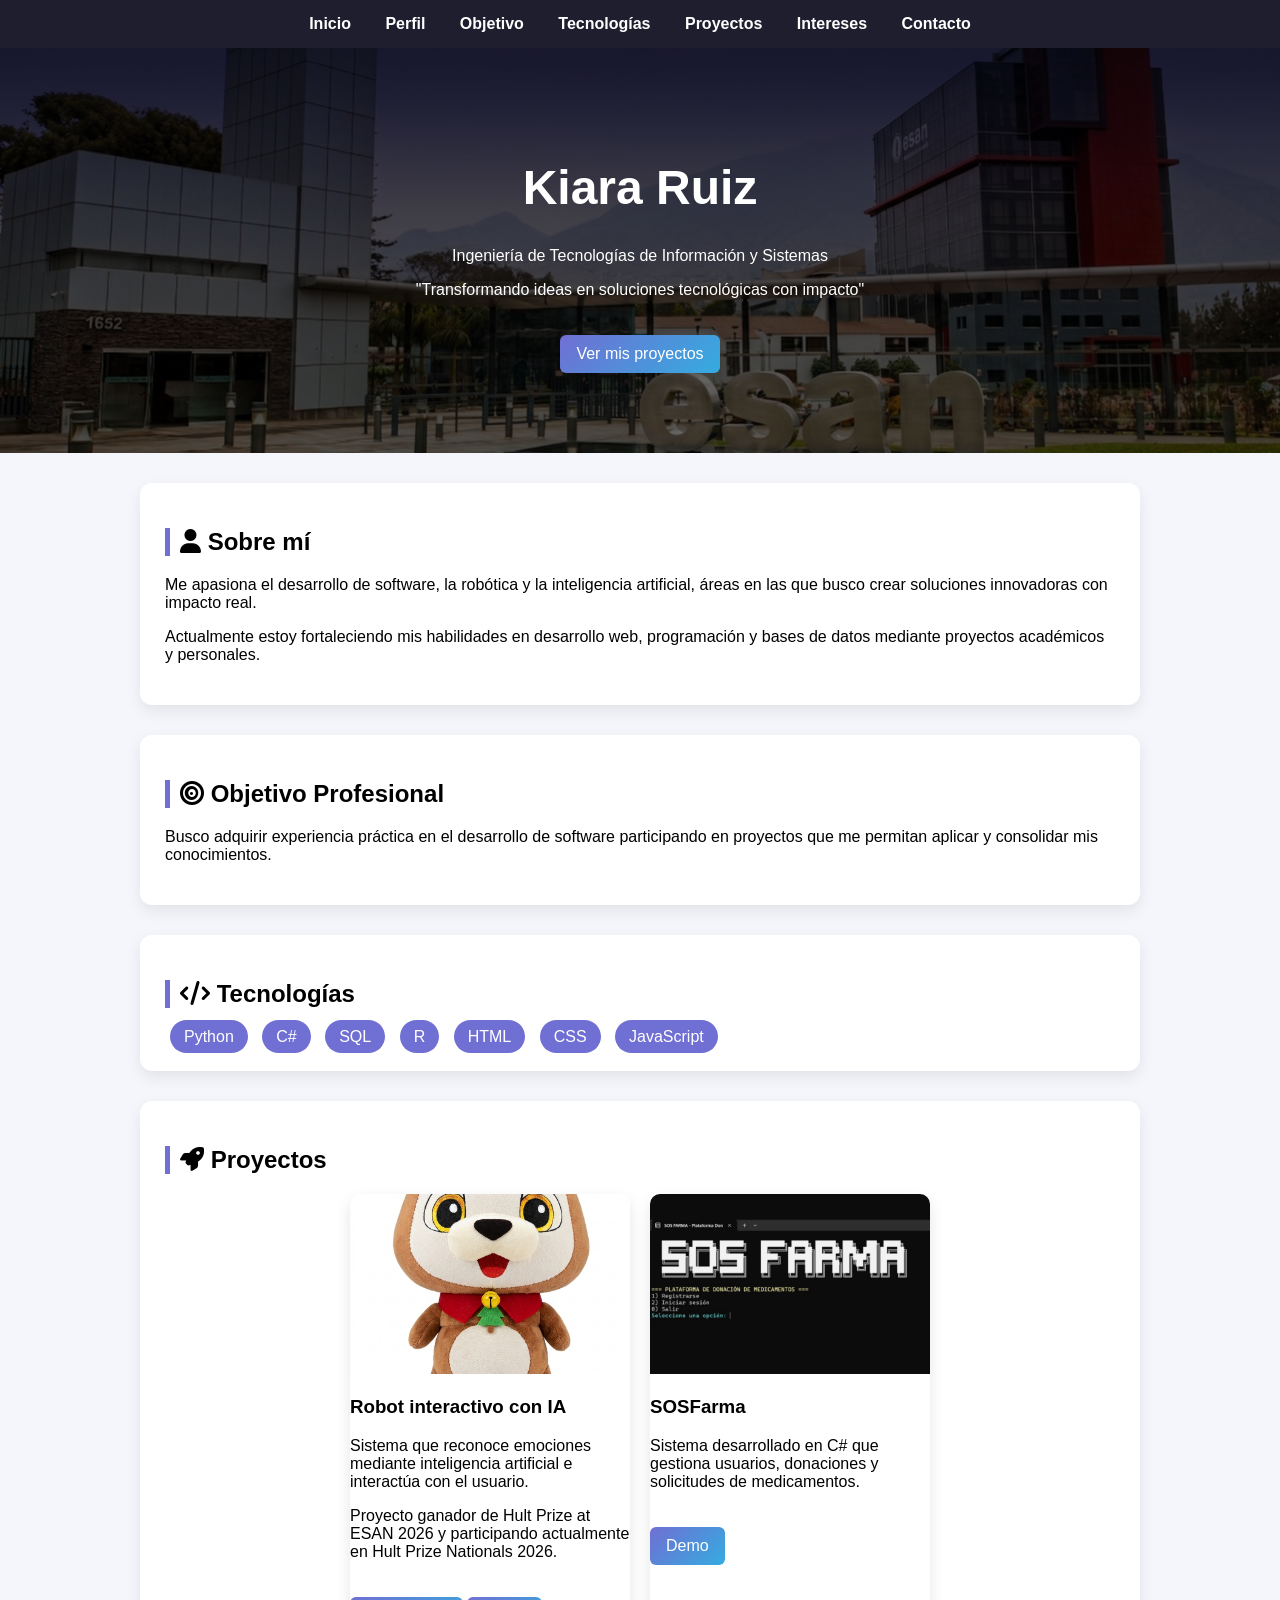
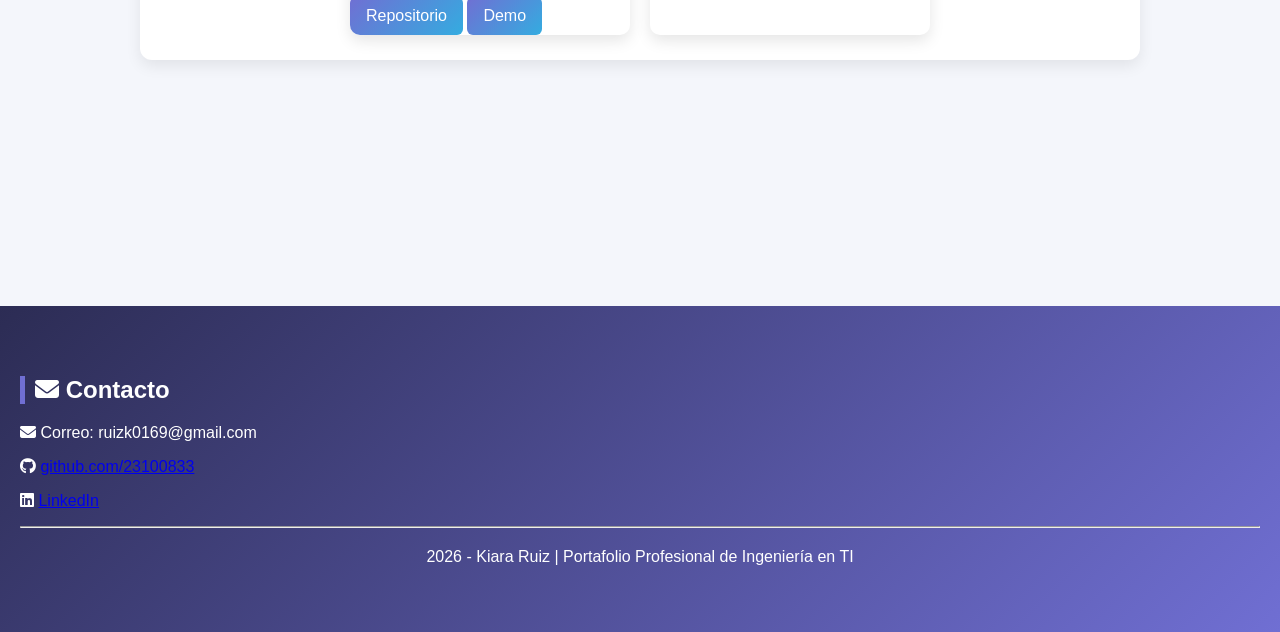
==== index.html @ 146f2f0c "index.html" ====
<!DOCTYPE html>
<html lang="es">
<head>
<meta charset="UTF-8">
<meta name="viewport" content="width=device-width, initial-scale=1.0">

<title>Kiara Ruiz | Portafolio de Ingeniería en TI</title>
<meta name="description" content="Portafolio profesional de Kiara Ruiz, estudiante de Ingeniería de TI y Sistemas.">

<link rel="stylesheet" href="styles.css">

<link rel="stylesheet" href="https://cdnjs.cloudflare.com/ajax/libs/font-awesome/6.5.0/css/all.min.css">

</head>

<body>

<nav>
    <div class="menu-toggle"><i class="fas fa-bars"></i></div>

    <div class="nav-links">
        <a href="#inicio">Inicio</a>
        <a href="#perfil">Perfil</a>
        <a href="#profesional">Objetivo</a>
        <a href="#tecnologias">Tecnologías</a>
        <a href="#proyectos">Proyectos</a>
        <a href="#intereses">Intereses</a>
        <a href="#contacto">Contacto</a>
    </div>
</nav>

<header id="inicio">
    <div class="header-content">
        <h1>Kiara Ruiz</h1>
        <p class="rol">Ingeniería de Tecnologías de Información y Sistemas</p>
        <p class="frase">"Transformando ideas en soluciones tecnológicas con impacto"</p>
        <a href="#proyectos" class="btn">Ver mis proyectos</a>
    </div>
</header>

<main>

<section id="perfil">
    <h2><i class="fas fa-user"></i> Sobre mí</h2>
    <p>
        Me apasiona el desarrollo de software, la robótica y la inteligencia artificial, áreas en las que busco crear soluciones innovadoras con impacto real.
    </p>
    <p>
        Actualmente estoy fortaleciendo mis habilidades en desarrollo web, programación y bases de datos mediante proyectos académicos y personales.
    </p>
</section>
    
<section id="profesional">
    <h2><i class="fas fa-bullseye"></i> Objetivo Profesional</h2>
    <p>
        Busco adquirir experiencia práctica en el desarrollo de software participando en proyectos que me permitan aplicar y consolidar mis conocimientos.
    </p>
</section>

<section id="tecnologias">
    <h2><i class="fas fa-code"></i> Tecnologías</h2>
    <div class="tags">
        <span>Python</span>
        <span>C#</span>
        <span>SQL</span>
        <span>R</span>
        <span>HTML</span>
        <span>CSS</span>
        <span>JavaScript</span>
    </div>
</section>

<section id="proyectos">
    <h2><i class="fas fa-rocket"></i> Proyectos</h2>

    <div class="cards">

        <div class="card">
            <img src="assets/chuwi.png" alt="Robot interactivo con inteligencia artificial">
            <h3>Robot interactivo con IA</h3>
            <p>Sistema que reconoce emociones mediante inteligencia artificial e interactúa con el usuario.</p>
            <p> Proyecto ganador de Hult Prize at ESAN 2026 y participando actualmente en Hult Prize Nationals 2026. </p>
            <a href="https://github.com/Isa18121999/CHUWI" target="_blank" class="btn">Repositorio</a>
            <a href="https://drive.google.com/file/d/1S5EwxChTar7vu5N-8zMfn60_v0UyNTSB/view" target="_blank" class="btn">Demo</a>
        </div>

        <div class="card">
            <img src="assets/sosfarma.jpeg" alt="Sistema de donación de medicamentos">
            <h3>SOSFarma</h3>
            <p>Sistema desarrollado en C# que gestiona usuarios, donaciones y solicitudes de medicamentos.</p>
            <a href="https://drive.google.com/file/d/1xQOqHNRXEIUb9ZouiwEJonEjegrwk0Mk/view" target="_blank" class="btn">Demo</a>
        </div>

    </div>
</section>

<section id="intereses">
    <h2><i class="fas fa-lightbulb"></i> Intereses</h2>
    <p>
        Disfruto aprender nuevas tecnologías, explorar tendencias digitales y trabajar en ideas creativas.
    </p>
    <p>
        Me interesa combinar la lógica con la innovación para seguir creciendo profesionalmente.
    </p>
</section>

</main>

<footer id="contacto">
    <div class="footer-contenido">
        <h2><i class="fas fa-envelope"></i> Contacto</h2>

        <p><i class="fas fa-envelope"></i> Correo: ruizk0169@gmail.com</p>

        <p><i class="fab fa-github"></i> 
            <a href="https://github.com/23100833" target="_blank">github.com/23100833</a>
        </p>

        <p><i class="fab fa-linkedin"></i> 
            <a href="https://www.linkedin.com/" target="_blank">LinkedIn</a>
        </p>

        <hr>

        <p style="text-align:center; margin-top:20px;">
            2026 - Kiara Ruiz | Portafolio Profesional de Ingeniería en TI
        </p>
    </div>
</footer>

<script src="script.js"></script>
</body>
</html>
---- styles.css ----
html {
    scroll-behavior: smooth;
    scroll-padding-top: 80px;
}

body {
    font-family: Arial, sans-serif;
    margin: 0;
    background: #f4f6fb;
}

nav {
    background: #1e1e2f;
    padding: 15px;
    position: sticky;
    top: 0;
    z-index: 100;
}

.menu-toggle {
    display: none;
    font-size: 24px;
    color: white;
    cursor: pointer;
}

.nav-links {
    text-align: center;
}

nav a {
    color: white;
    margin: 0 15px;
    text-decoration: none;
    font-weight: bold;
}

header {
    text-align: center;
    padding: 80px 20px;
    background: linear-gradient(rgba(0,0,0,0.6), rgba(0,0,0,0.6)), url("assets/esan2.png");
    background-size: cover;
    color: white;
}

header h1 {
    font-size: 48px;
}

.btn {
    display: inline-block;
    margin-top: 20px;
    padding: 10px 16px;
    background: linear-gradient(135deg, #706fd3, #34ace0);
    color: white;
    border-radius: 6px;
    text-decoration: none;
}

main {
    width: 90%;
    max-width: 1000px;
    margin: auto;
}

section {
    background: white;
    margin: 30px 0;
    padding: 25px;
    border-radius: 12px;
    box-shadow: 0 6px 15px rgba(0,0,0,0.08);
    opacity: 0;
    transform: translateY(30px);
    transition: 0.5s;
}

section.visible {
    opacity: 1;
    transform: translateY(0);
}

section:hover {
    transform: translateY(-5px);
}

h2 {
    border-left: 5px solid #706fd3;
    padding-left: 10px;
}

.tags span {
    background: #706fd3;
    color: white;
    margin: 5px;
    padding: 8px 14px;
    border-radius: 20px;
}

.cards {
    display: flex;
    gap: 20px;
    flex-wrap: wrap;
    justify-content: center;
}

.card {
    width: 280px;
    border-radius: 10px;
    overflow: hidden;
    box-shadow: 0 6px 15px rgba(0,0,0,0.1);
    transition: 0.3s;
}

.card:hover {
    transform: translateY(-8px);
}

.card img {
    width: 100%;
    height: 180px;
    object-fit: cover;
}

footer {
    background: linear-gradient(135deg, #2c2c54, #706fd3);
    color: white;
    padding: 50px 20px;
}

@media (max-width: 600px) {

    .menu-toggle {
        display: block;
        text-align: right;
    }

    .nav-links {
        display: none;
        flex-direction: column;
    }

    .nav-links.active {
        display: flex;
    }

    .cards {
        flex-direction: column;
        align-items: center;
    }

    header h1 {
        font-size: 32px;
    }
}
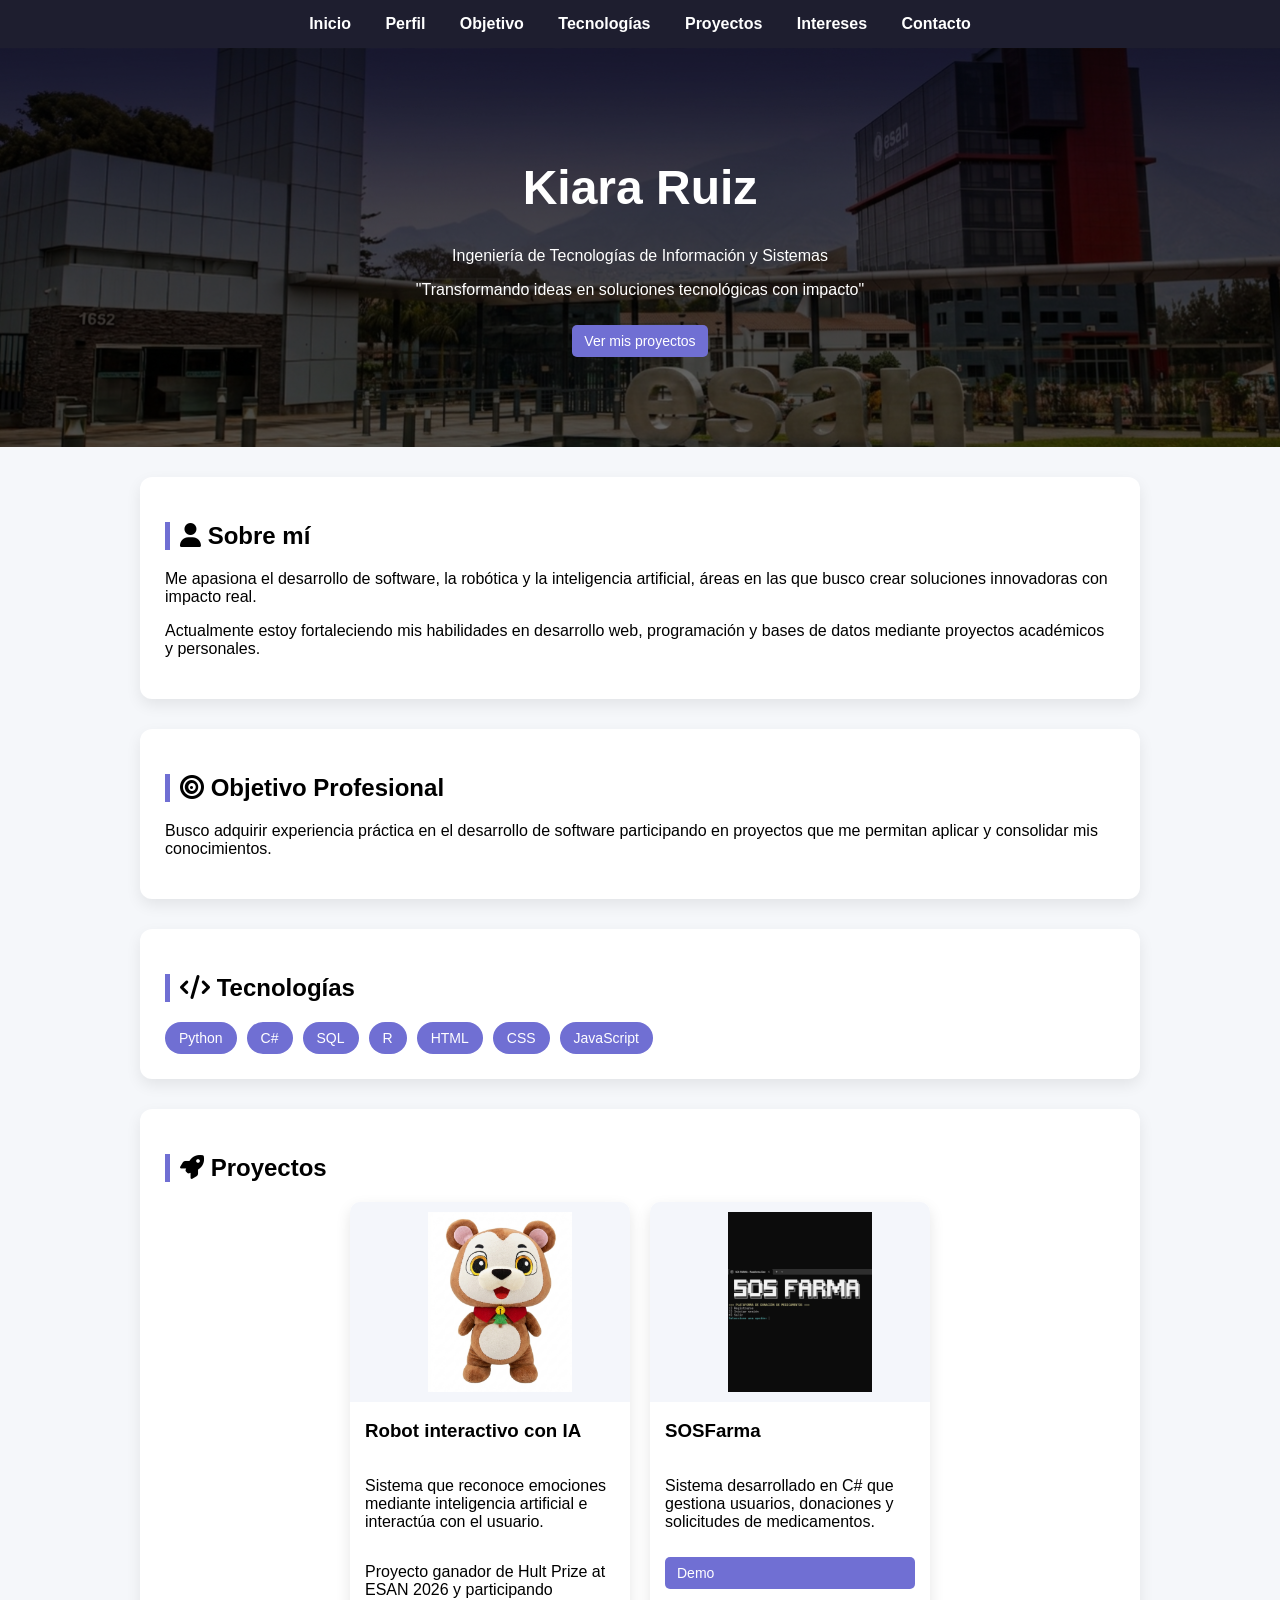
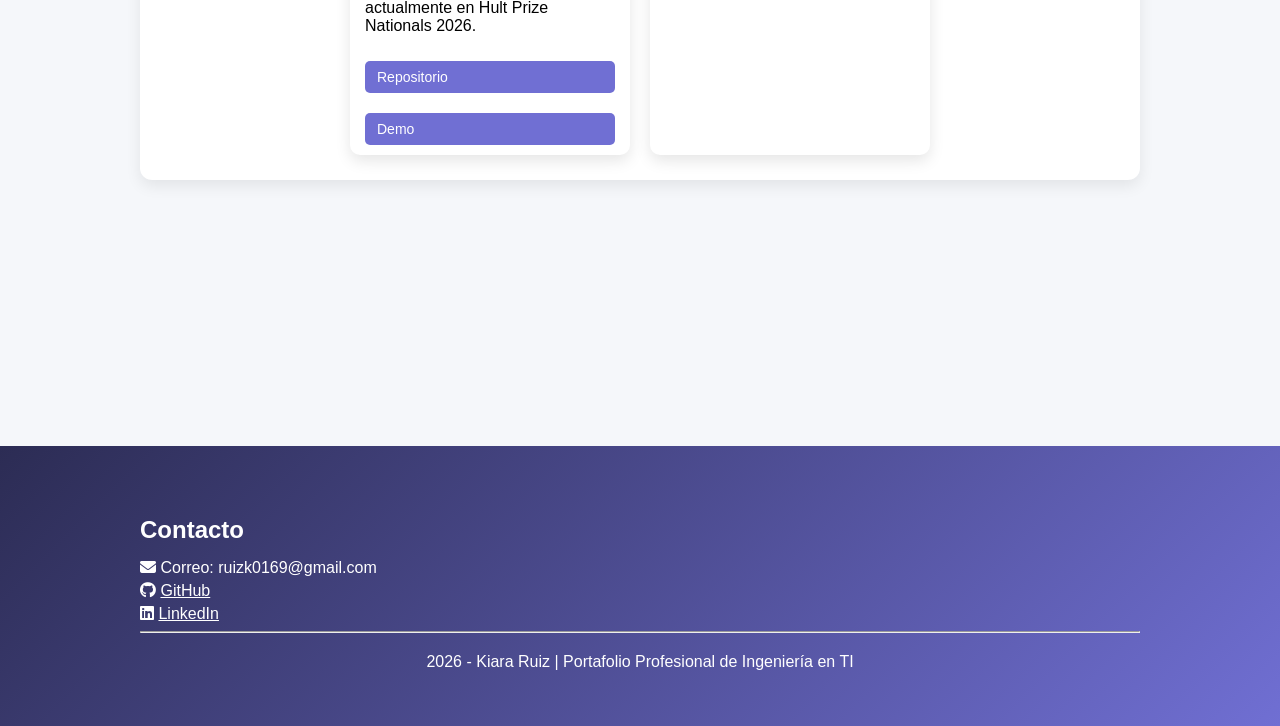
==== commit 0917444c: "index.html" ====
--- a/index.html
+++ b/index.html
@@ -108,12 +108,12 @@
 
 <footer id="contacto">
     <div class="footer-contenido">
-        <h2><i class="fas fa-envelope"></i> Contacto</h2>
+        <h2>Contacto</h2>
 
         <p><i class="fas fa-envelope"></i> Correo: ruizk0169@gmail.com</p>
 
         <p><i class="fab fa-github"></i> 
-            <a href="https://github.com/23100833" target="_blank">github.com/23100833</a>
+            <a href="https://github.com/23100833" target="_blank">GitHub</a>
         </p>
 
         <p><i class="fab fa-linkedin"></i> 
--- a/styles.css
+++ b/styles.css
@@ -6,7 +6,7 @@
 body {
     font-family: Arial, sans-serif;
     margin: 0;
-    background: #f4f6fb;
+    background: #f5f7fa;
 }
 
 nav {
@@ -40,6 +40,7 @@
     padding: 80px 20px;
     background: linear-gradient(rgba(0,0,0,0.6), rgba(0,0,0,0.6)), url("assets/esan2.png");
     background-size: cover;
+    background-position: center;
     color: white;
 }
 
@@ -48,13 +49,18 @@
 }
 
 .btn {
-    display: inline-block;
-    margin-top: 20px;
-    padding: 10px 16px;
-    background: linear-gradient(135deg, #706fd3, #34ace0);
-    color: white;
-    border-radius: 6px;
-    text-decoration: none;
+    display: inline-block; 
+    margin: 10px; 
+    padding: 8px 12px; 
+    background: #706fd3; 
+    color: white; 
+    text-decoration: none; 
+    border-radius: 5px; 
+    font-size: 14px;
+}
+
+.btn:hover { 
+    background: #5a5ac9; 
 }
 
 main {
@@ -88,12 +94,18 @@
     padding-left: 10px;
 }
 
+.tags {
+    display: flex;
+    flex-wrap: wrap;
+    gap: 10px;
+}
+
 .tags span {
     background: #706fd3;
     color: white;
-    margin: 5px;
     padding: 8px 14px;
     border-radius: 20px;
+    font-size: 14px;
 }
 
 .cards {
@@ -109,22 +121,60 @@
     overflow: hidden;
     box-shadow: 0 6px 15px rgba(0,0,0,0.1);
     transition: 0.3s;
+    background: white;
+    display: flex;
+    flex-direction: column;
 }
 
 .card:hover {
     transform: translateY(-8px);
+}
+
+.card h3,
+.card p,
+.card .btn {
+    margin-left: 15px;
+    margin-right: 15px;
+}
+
+.card .btn {
+    margin-bottom: 10px;
 }
 
 .card img {
     width: 100%;
     height: 180px;
-    object-fit: cover;
+    object-fit: contain;
+    background: #f4f6fb;
+    padding: 10px;
 }
 
 footer {
     background: linear-gradient(135deg, #2c2c54, #706fd3);
     color: white;
     padding: 50px 20px;
+    margin-top: 50px;
+}
+
+.footer-contenido { 
+    max-width: 1000px; 
+    margin: auto; 
+    text-align: left; 
+}
+
+footer h2 { 
+    border-left: none; 
+    padding-left: 0; 
+    margin-bottom: 15px; 
+}
+
+footer p { 
+    margin: 5px 0; 
+}
+
+footer a { 
+    color: white; 
+    text-decoration: underline; 
 }
 
 @media (max-width: 600px) {
@@ -132,15 +182,28 @@
     .menu-toggle {
         display: block;
         text-align: right;
+        padding-right: 20px;
     }
 
     .nav-links {
         display: none;
         flex-direction: column;
+        text-align: center;
+    }
+
+    .nav-links a { 
+        display: block; 
+        padding: 10px; 
+        margin: 5px 0; 
     }
 
     .nav-links.active {
         display: flex;
+    }
+
+    header { 
+        min-height: 250px; 
+        padding: 40px 15px; 
     }
 
     .cards {
@@ -148,7 +211,15 @@
         align-items: center;
     }
 
+    .card {
+        width: 90%;
+    }
+
     header h1 {
         font-size: 32px;
     }
-}
+
+    header p { 
+        font-size: 16px; 
+    }
+}
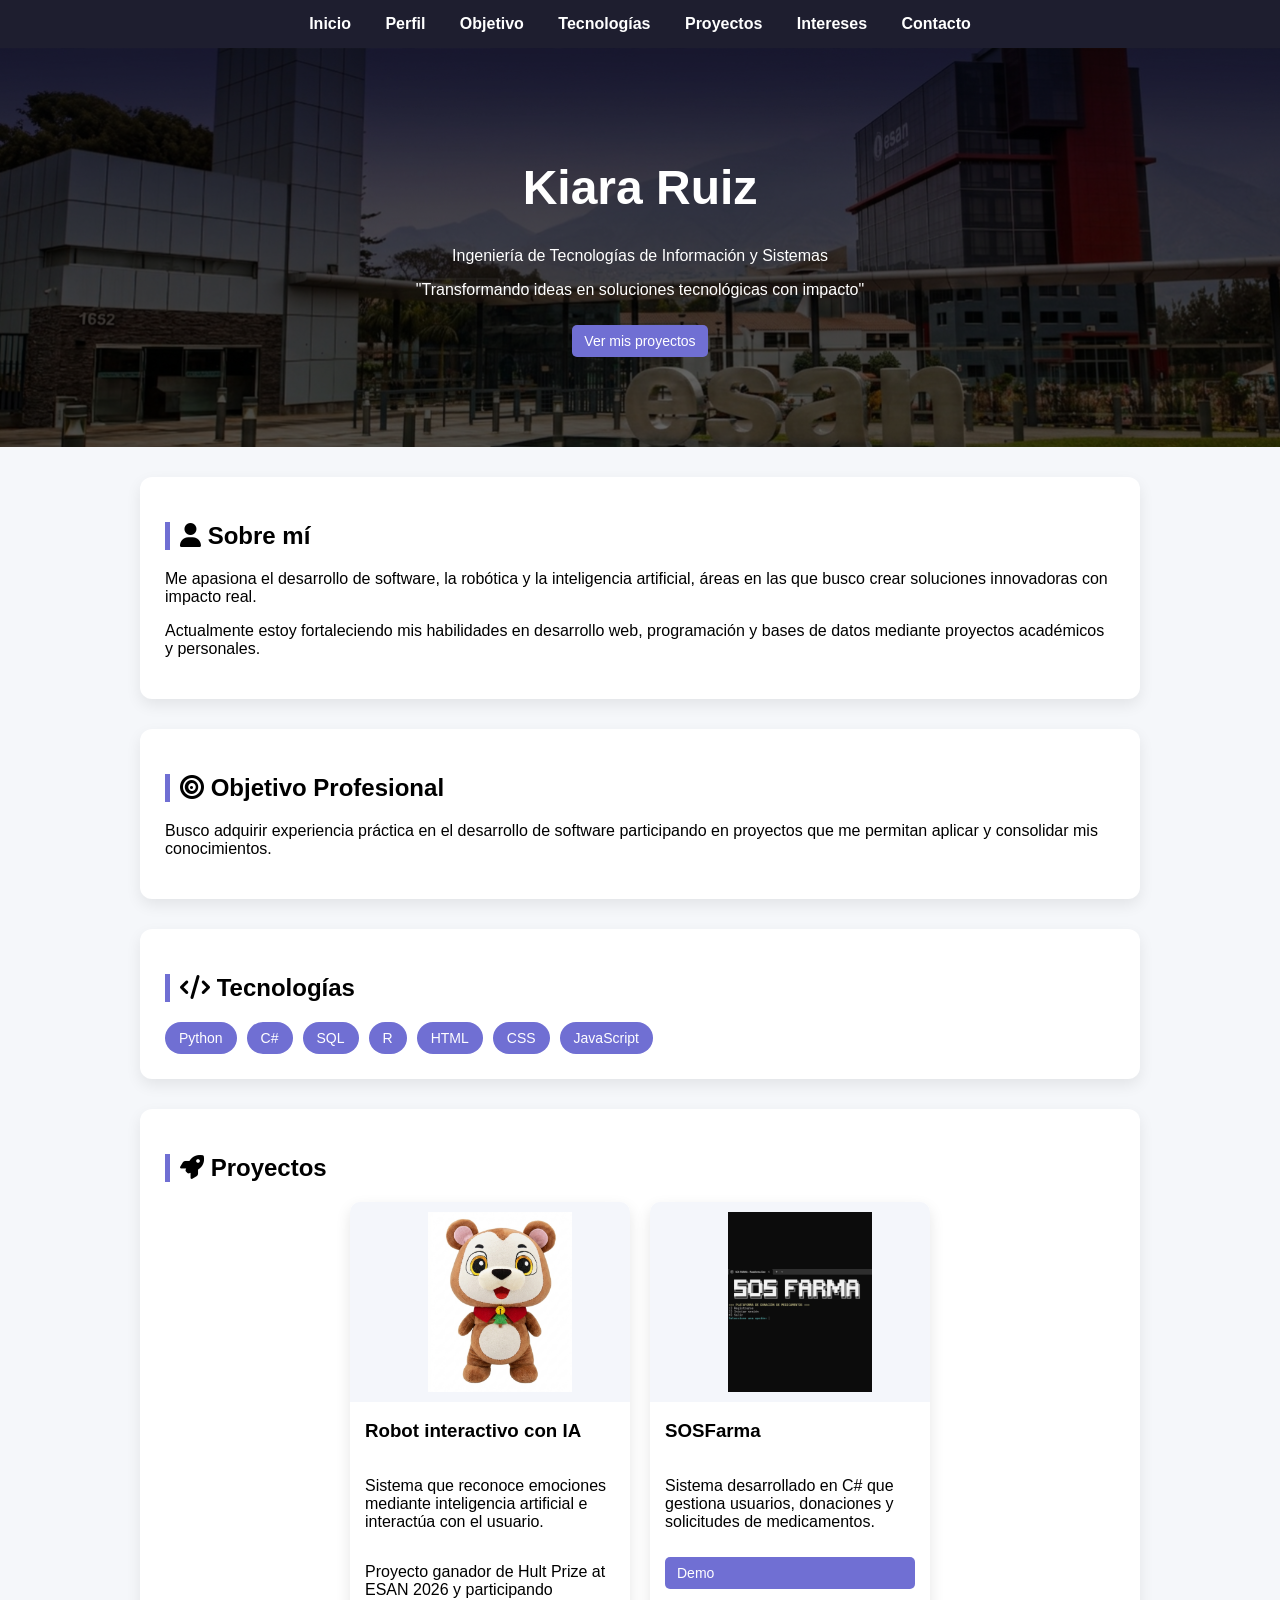
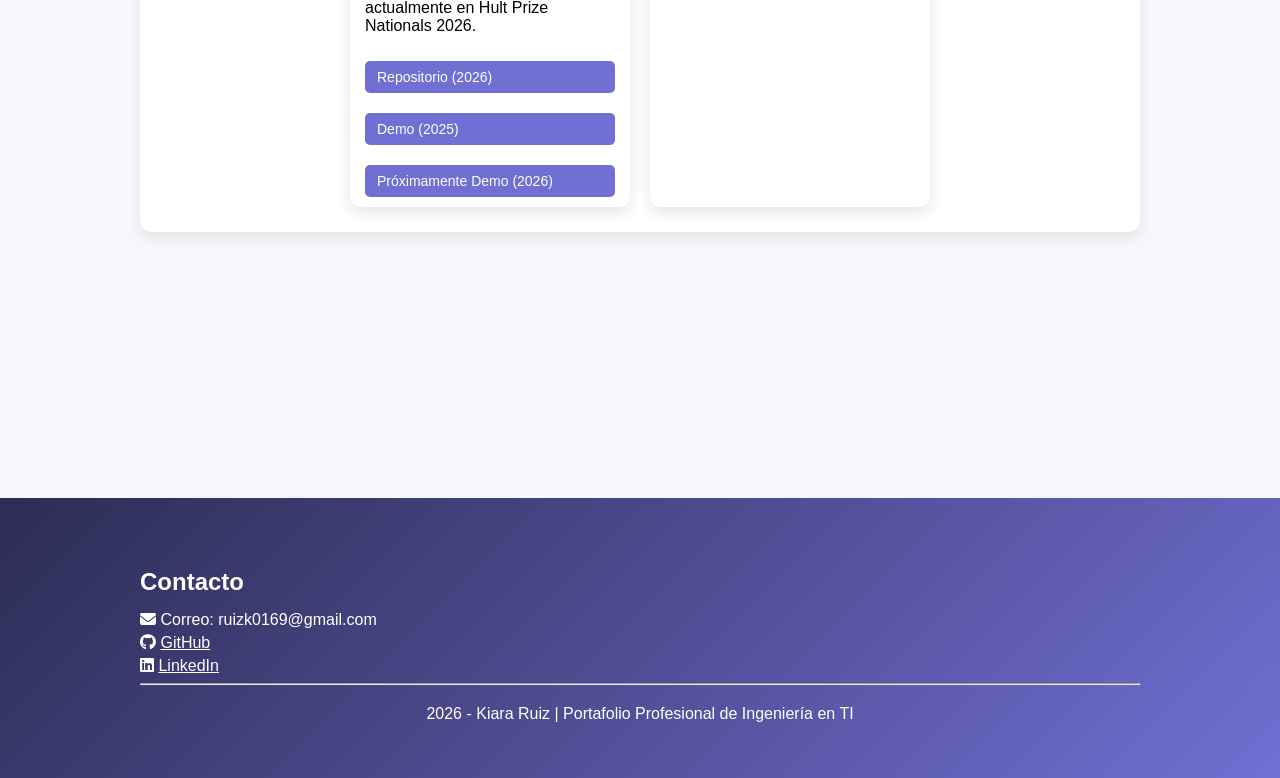
==== commit 950334bb: "index.html" ====
--- a/index.html
+++ b/index.html
@@ -80,8 +80,9 @@
             <h3>Robot interactivo con IA</h3>
             <p>Sistema que reconoce emociones mediante inteligencia artificial e interactúa con el usuario.</p>
             <p> Proyecto ganador de Hult Prize at ESAN 2026 y participando actualmente en Hult Prize Nationals 2026. </p>
-            <a href="https://github.com/Isa18121999/CHUWI" target="_blank" class="btn">Repositorio</a>
-            <a href="https://drive.google.com/file/d/1S5EwxChTar7vu5N-8zMfn60_v0UyNTSB/view" target="_blank" class="btn">Demo</a>
+            <a href="https://github.com/Isa18121999/CHUWI" target="_blank" class="btn">Repositorio (2026)</a>
+            <a href="https://drive.google.com/file/d/1S5EwxChTar7vu5N-8zMfn60_v0UyNTSB/view" target="_blank" class="btn">Demo (2025)</a>
+            <a href="#" target="_blank" class="btn">Próximamente Demo (2026)</a>
         </div>
 
         <div class="card">
@@ -117,7 +118,7 @@
         </p>
 
         <p><i class="fab fa-linkedin"></i> 
-            <a href="https://www.linkedin.com/" target="_blank">LinkedIn</a>
+            <a href="https://www.linkedin.com/in/kiara-angelita-ruiz-vasquez-298211298/" target="_blank">LinkedIn</a>
         </p>
 
         <hr>
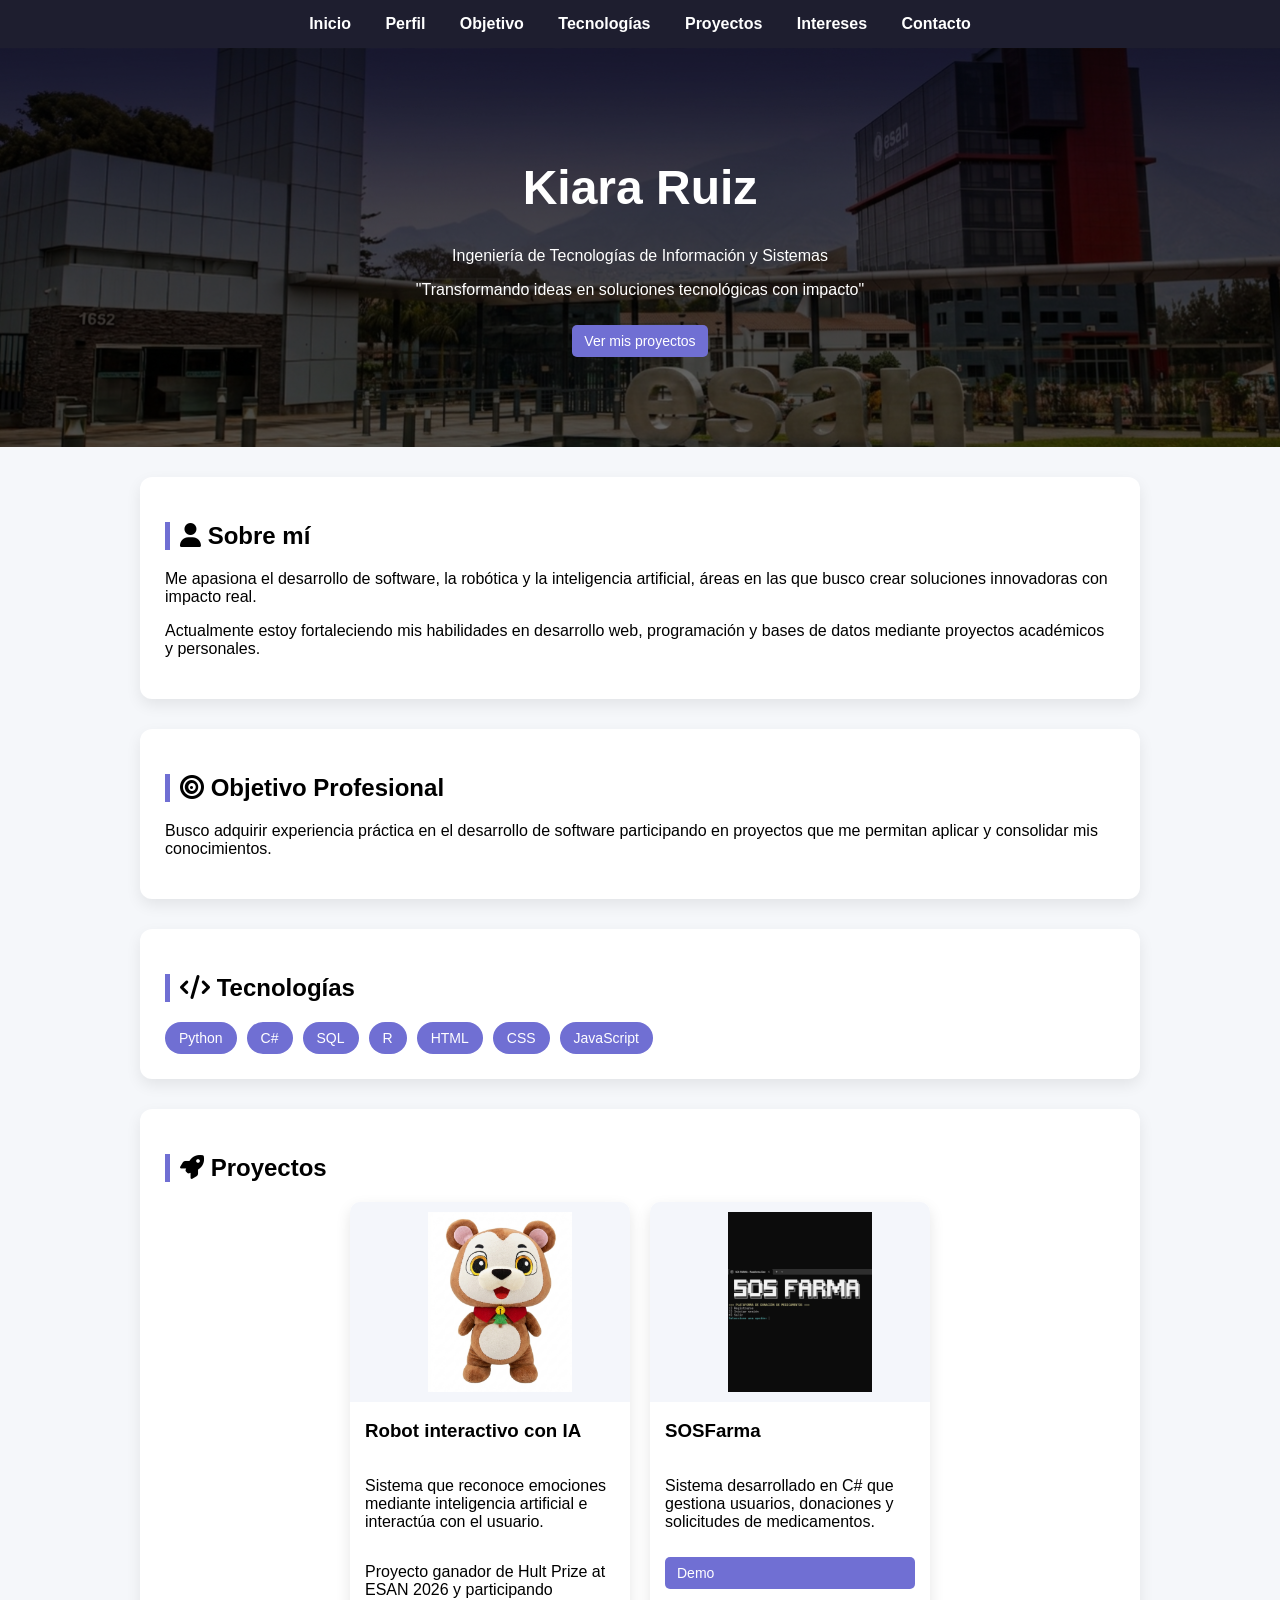
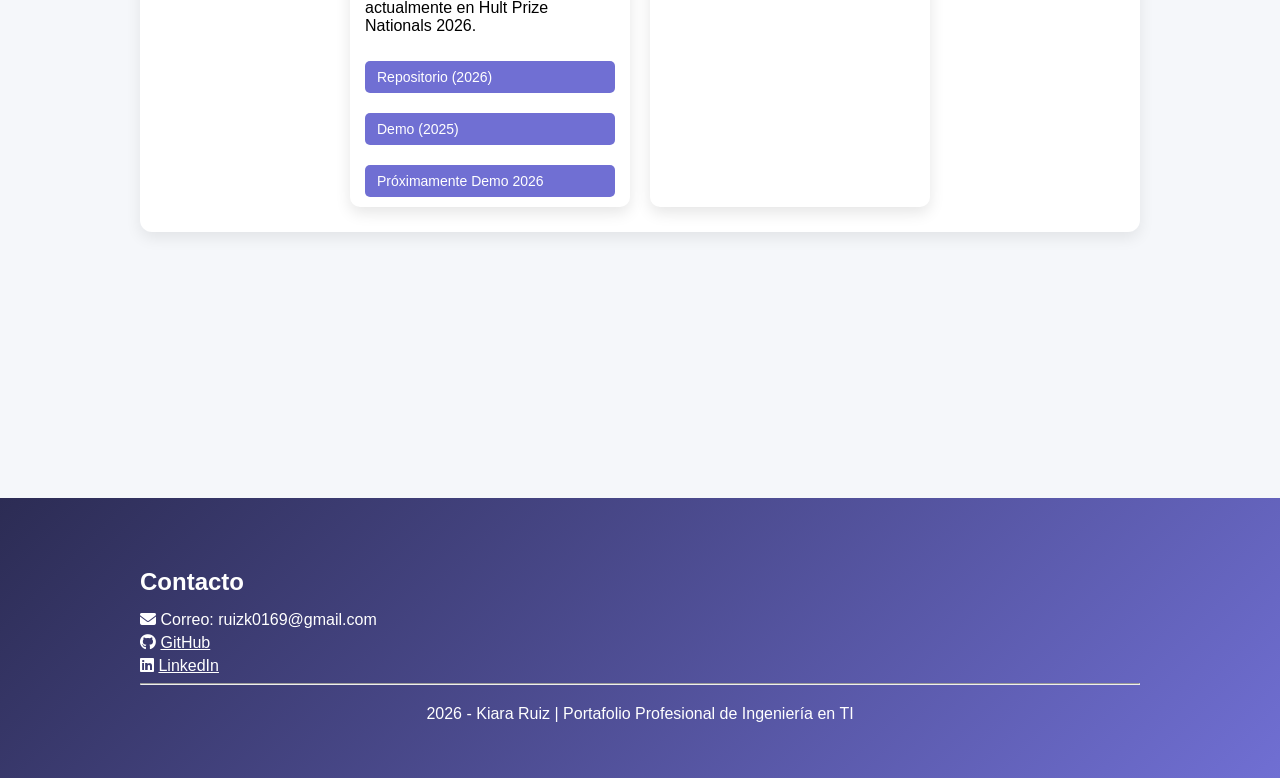
==== commit 1e9ba497: "index.html" ====
--- a/index.html
+++ b/index.html
@@ -82,7 +82,7 @@
             <p> Proyecto ganador de Hult Prize at ESAN 2026 y participando actualmente en Hult Prize Nationals 2026. </p>
             <a href="https://github.com/Isa18121999/CHUWI" target="_blank" class="btn">Repositorio (2026)</a>
             <a href="https://drive.google.com/file/d/1S5EwxChTar7vu5N-8zMfn60_v0UyNTSB/view" target="_blank" class="btn">Demo (2025)</a>
-            <a href="#" target="_blank" class="btn">Próximamente Demo (2026)</a>
+            <a href="" target="_blank" class="btn">Próximamente Demo 2026</a>
         </div>
 
         <div class="card">
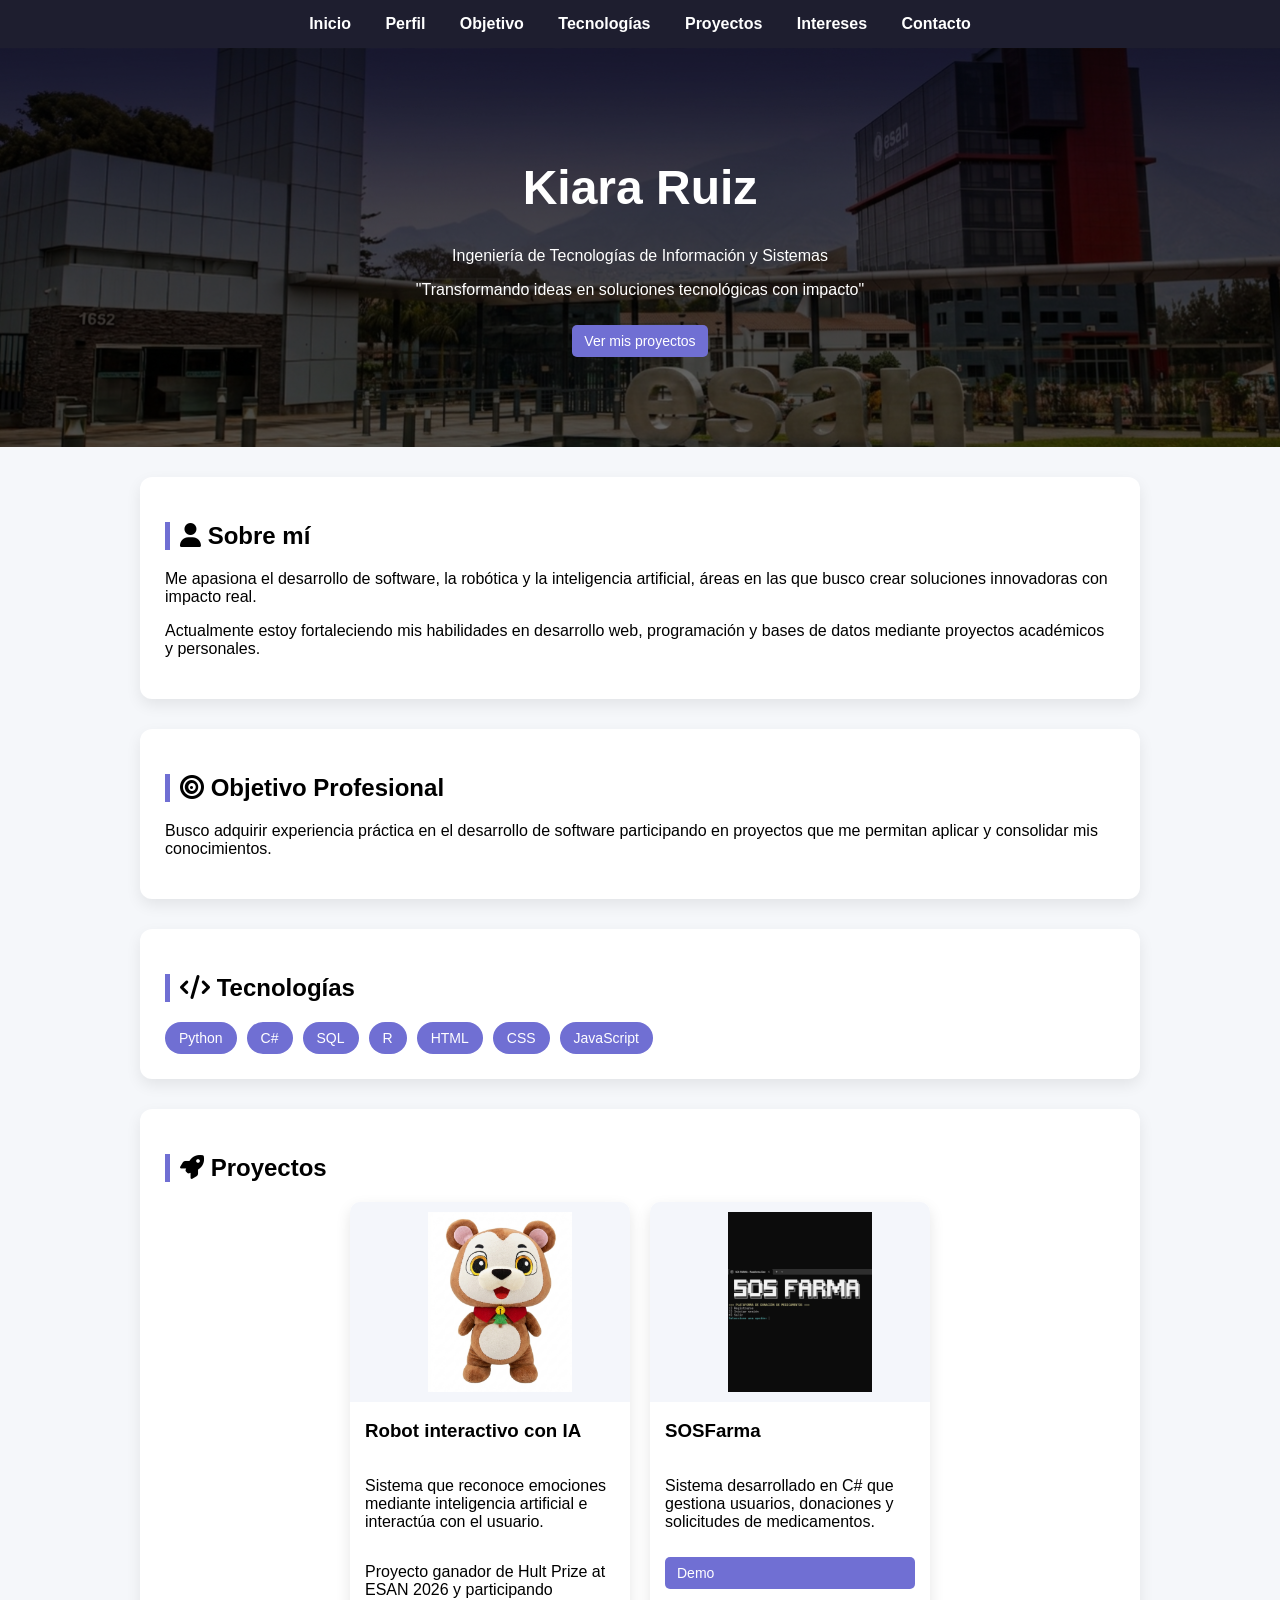
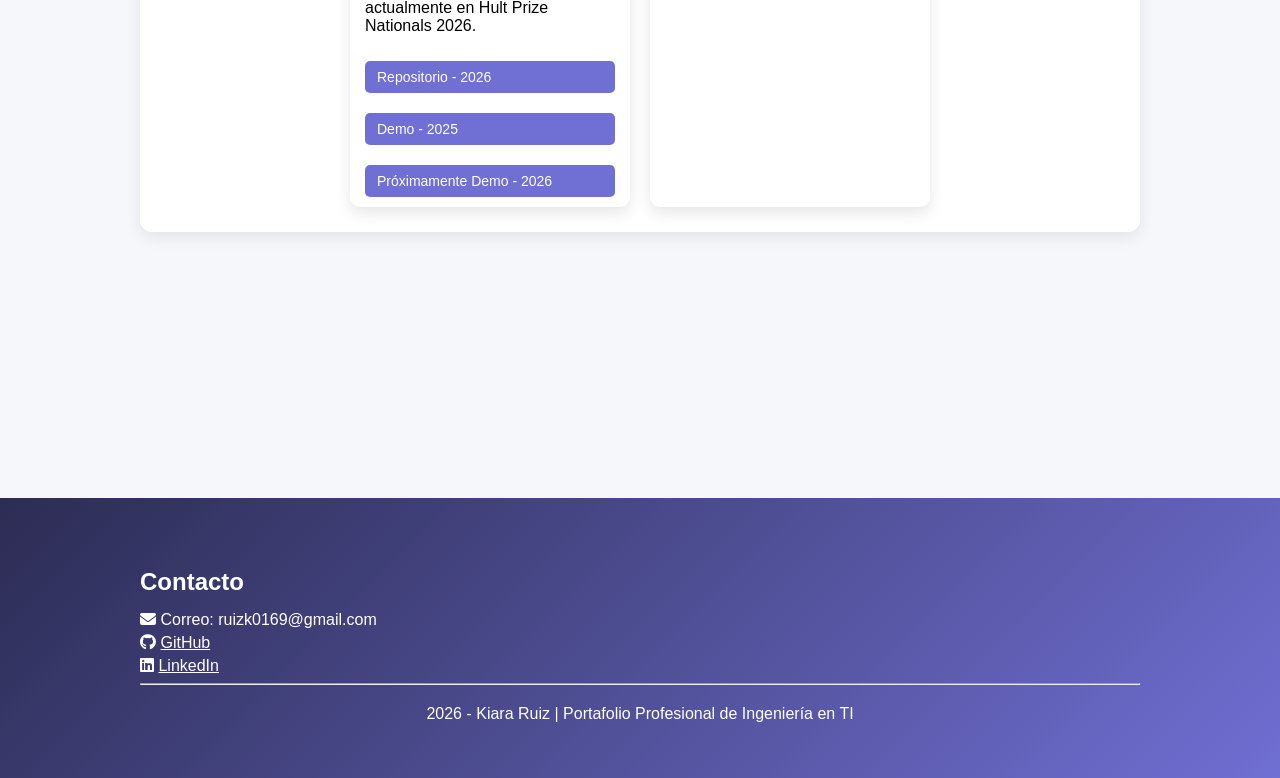
==== commit 501db648: "index.html" ====
--- a/index.html
+++ b/index.html
@@ -80,9 +80,11 @@
             <h3>Robot interactivo con IA</h3>
             <p>Sistema que reconoce emociones mediante inteligencia artificial e interactúa con el usuario.</p>
             <p> Proyecto ganador de Hult Prize at ESAN 2026 y participando actualmente en Hult Prize Nationals 2026. </p>
-            <a href="https://github.com/Isa18121999/CHUWI" target="_blank" class="btn">Repositorio (2026)</a>
-            <a href="https://drive.google.com/file/d/1S5EwxChTar7vu5N-8zMfn60_v0UyNTSB/view" target="_blank" class="btn">Demo (2025)</a>
-            <a href="" target="_blank" class="btn">Próximamente Demo 2026</a>
+            <a href="https://github.com/Isa18121999/CHUWI" target="_blank" class="btn">Repositorio - 2026</a>
+            <a href="https://drive.google.com/file/d/1S5EwxChTar7vu5N-8zMfn60_v0UyNTSB/view" target="_blank" class="btn">Demo - 2025</a>
+            <div class="btn">
+                <span>Próximamente Demo - 2026</span>
+            </div>
         </div>
 
         <div class="card">
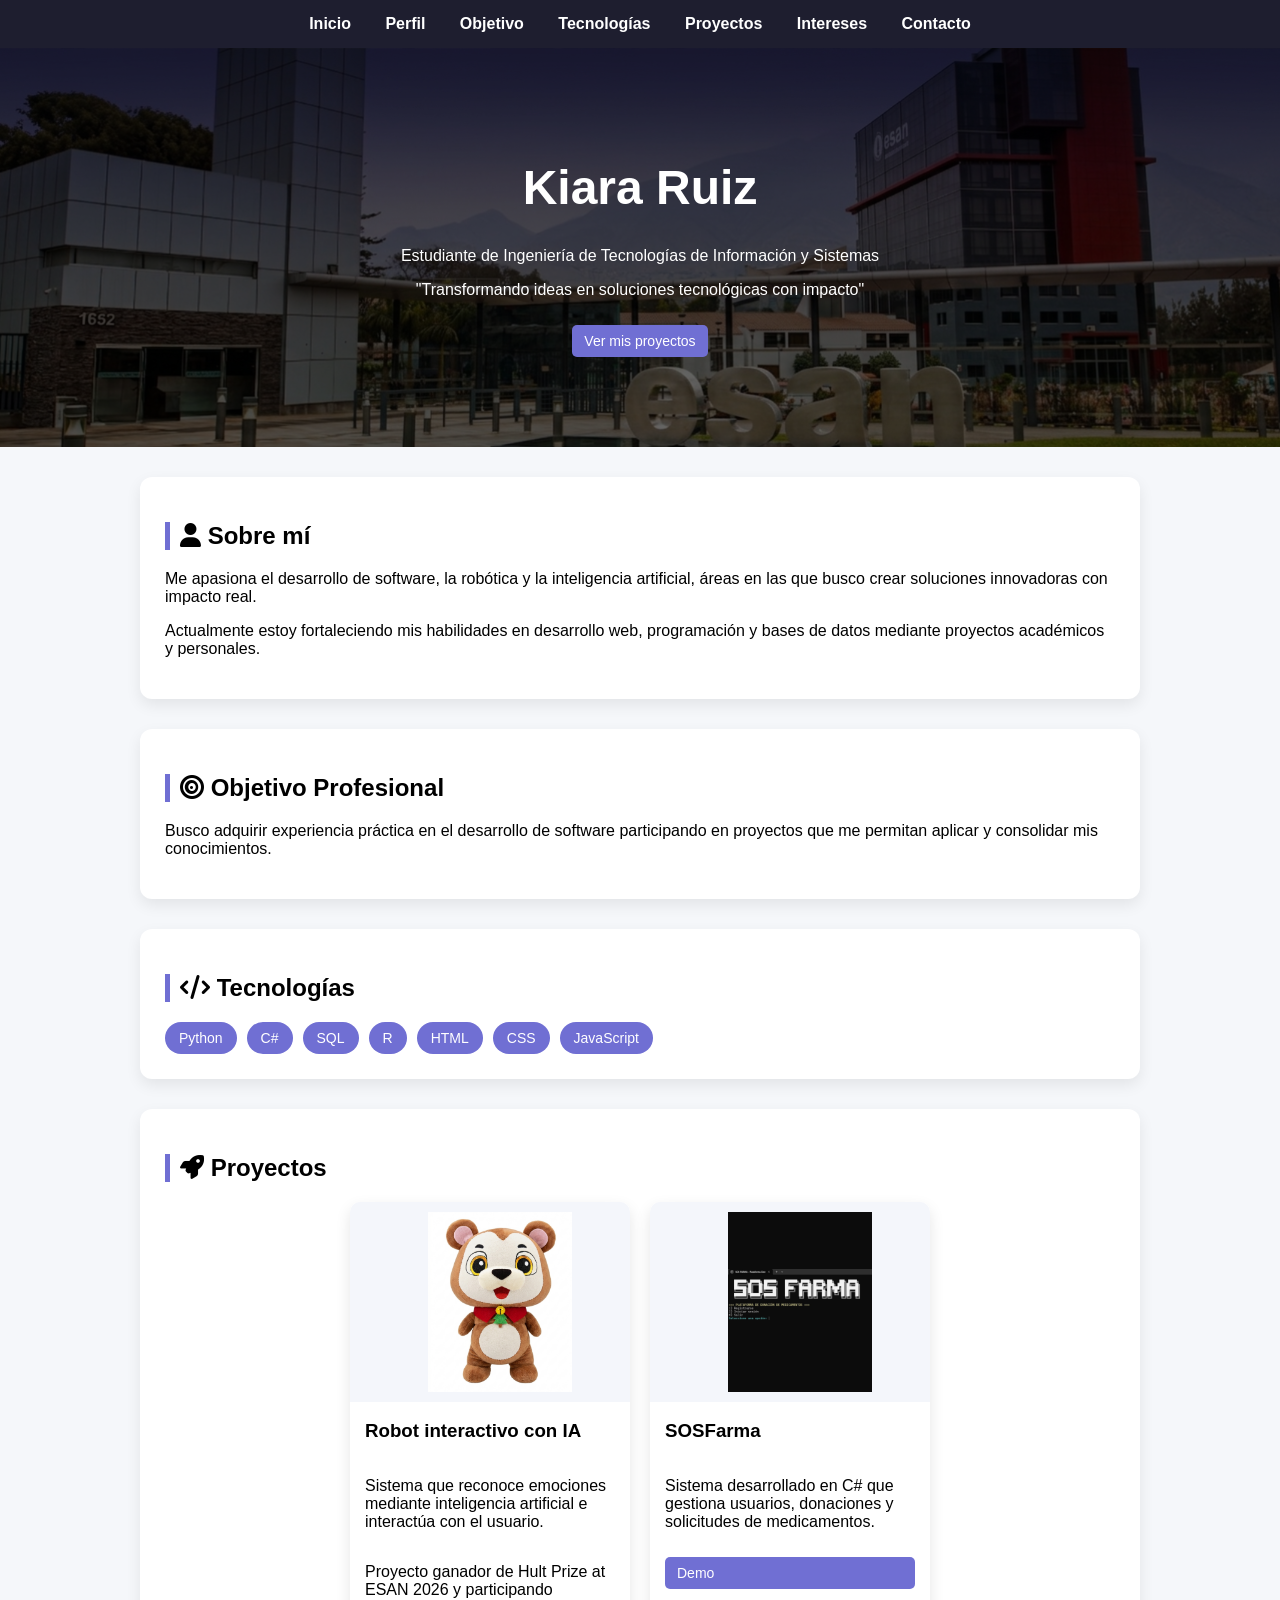
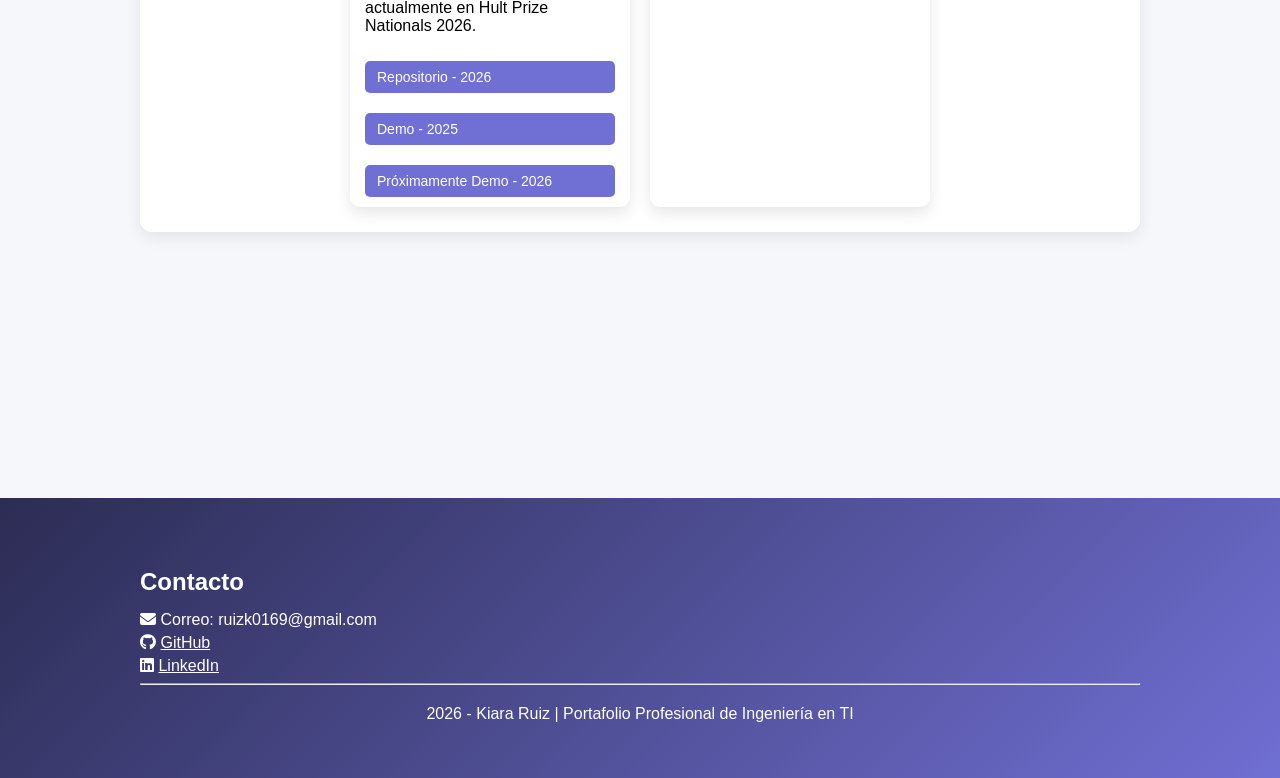
==== commit 1f75198d: "index.html" ====
--- a/index.html
+++ b/index.html
@@ -32,7 +32,7 @@
 <header id="inicio">
     <div class="header-content">
         <h1>Kiara Ruiz</h1>
-        <p class="rol">Ingeniería de Tecnologías de Información y Sistemas</p>
+        <p class="rol">Estudiante de Ingeniería de Tecnologías de Información y Sistemas</p>
         <p class="frase">"Transformando ideas en soluciones tecnológicas con impacto"</p>
         <a href="#proyectos" class="btn">Ver mis proyectos</a>
     </div>
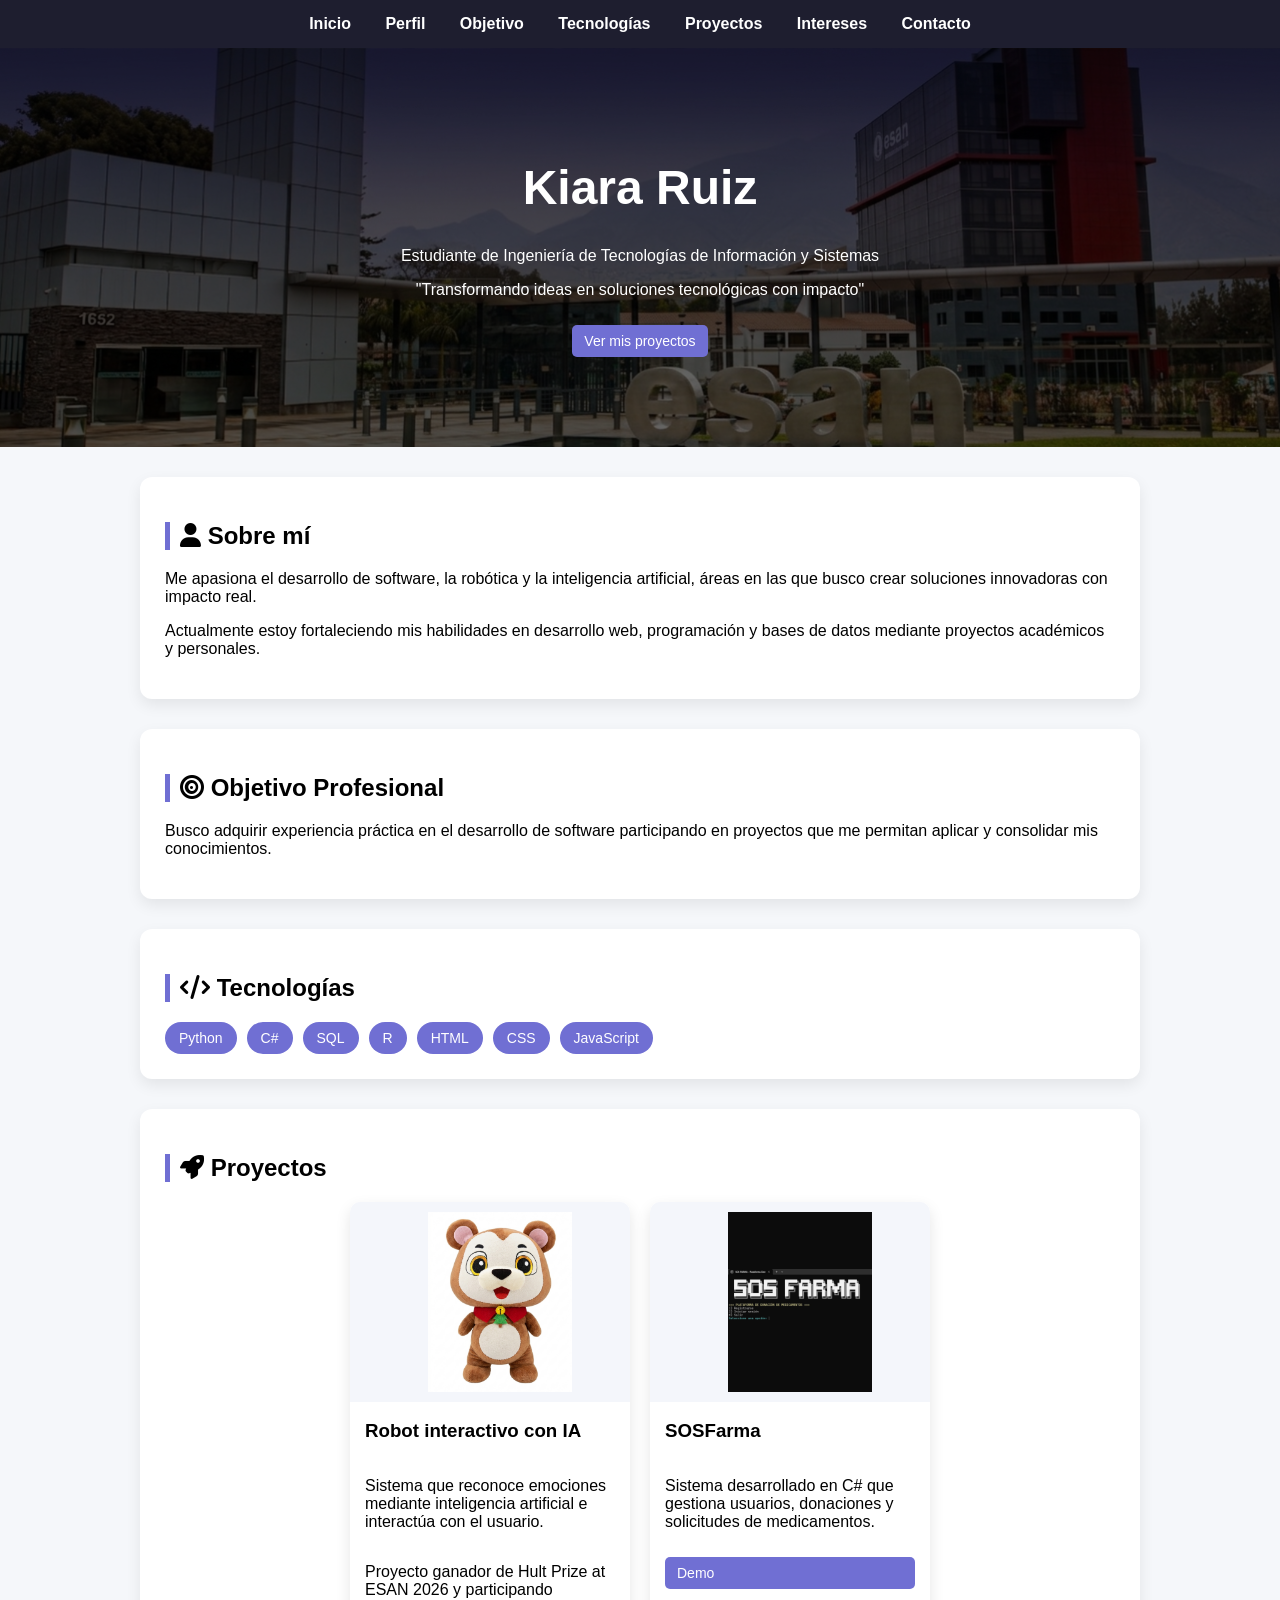
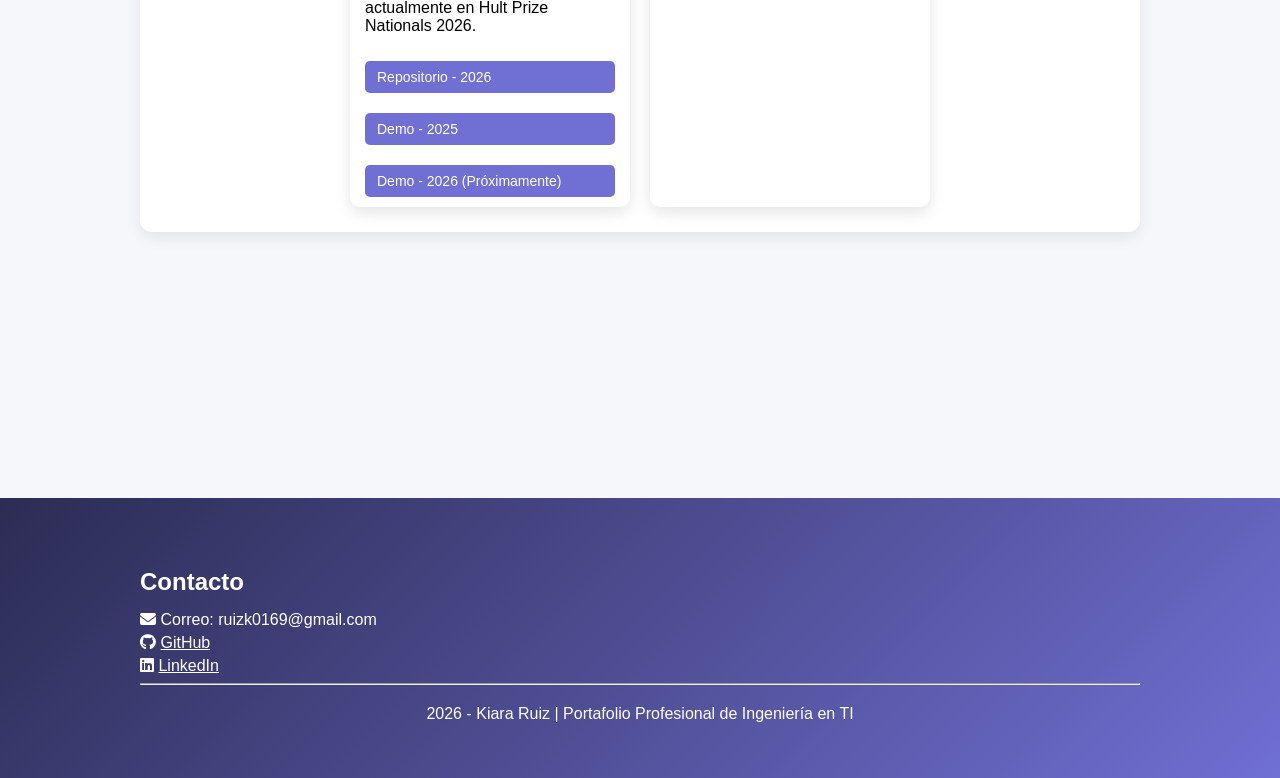
==== commit 43b7b5b9: "index.html" ====
--- a/index.html
+++ b/index.html
@@ -83,7 +83,7 @@
             <a href="https://github.com/Isa18121999/CHUWI" target="_blank" class="btn">Repositorio - 2026</a>
             <a href="https://drive.google.com/file/d/1S5EwxChTar7vu5N-8zMfn60_v0UyNTSB/view" target="_blank" class="btn">Demo - 2025</a>
             <div class="btn">
-                <span>Próximamente Demo - 2026</span>
+                <span>Demo - 2026 (Próximamente)</span>
             </div>
         </div>
 
